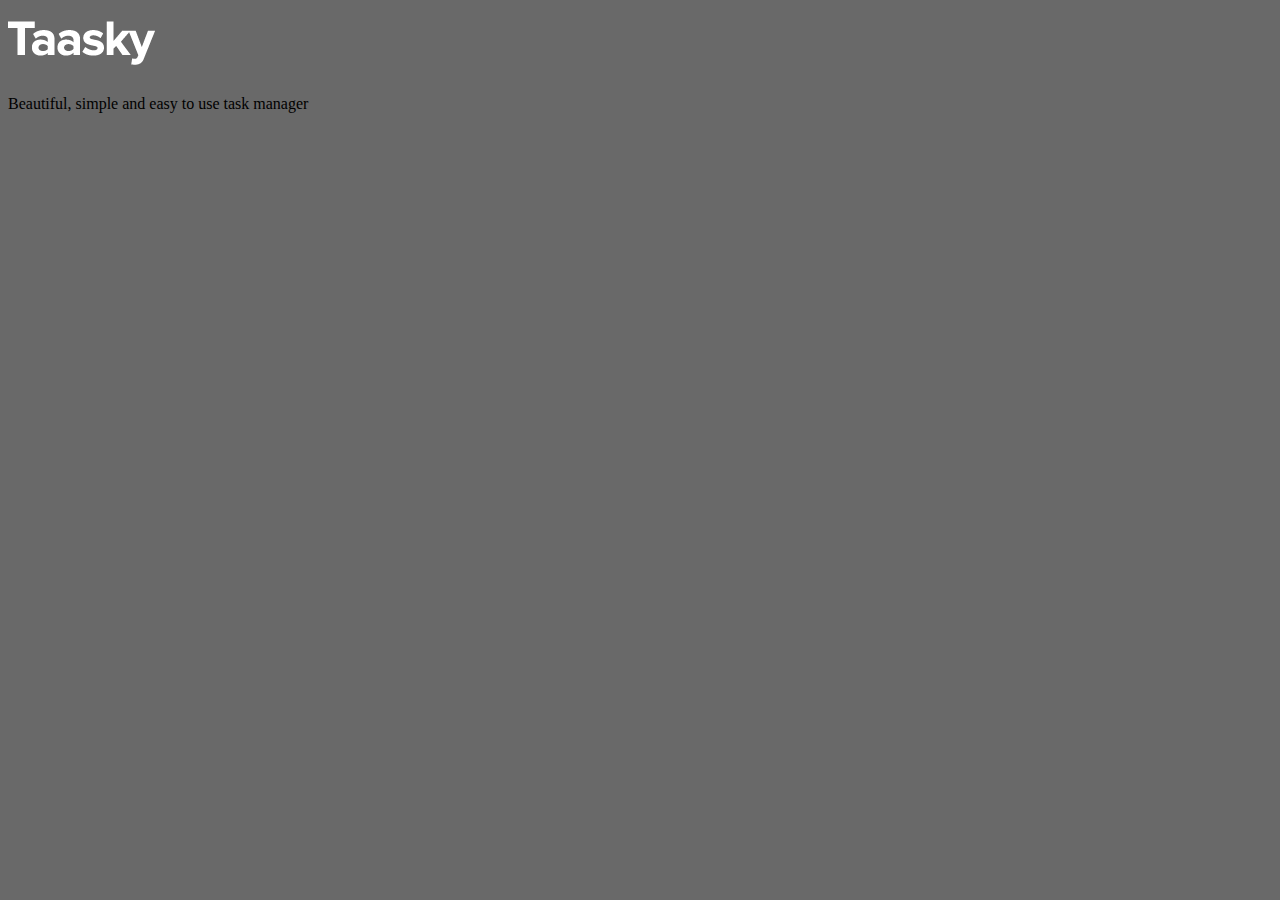
==== unit3/marketingpage/html/index.html @ 6fa1dcf4 "Cleaned up github folder" ====
<!DOCTYPE html>
<html>
<head>
<link rel="stylesheet"  href="style.css" />
</head>
<title>Tasky Homepage </title>
<body> 
	<h1><img src="../assets/logo-taasky.png"></h1>
<p>Beautiful, simple and easy to use task manager</p>
</body>
<a>
</a>
</html>
---- unit3/marketingpage/html/style.css ----
body {
	background:dimgrey;
}
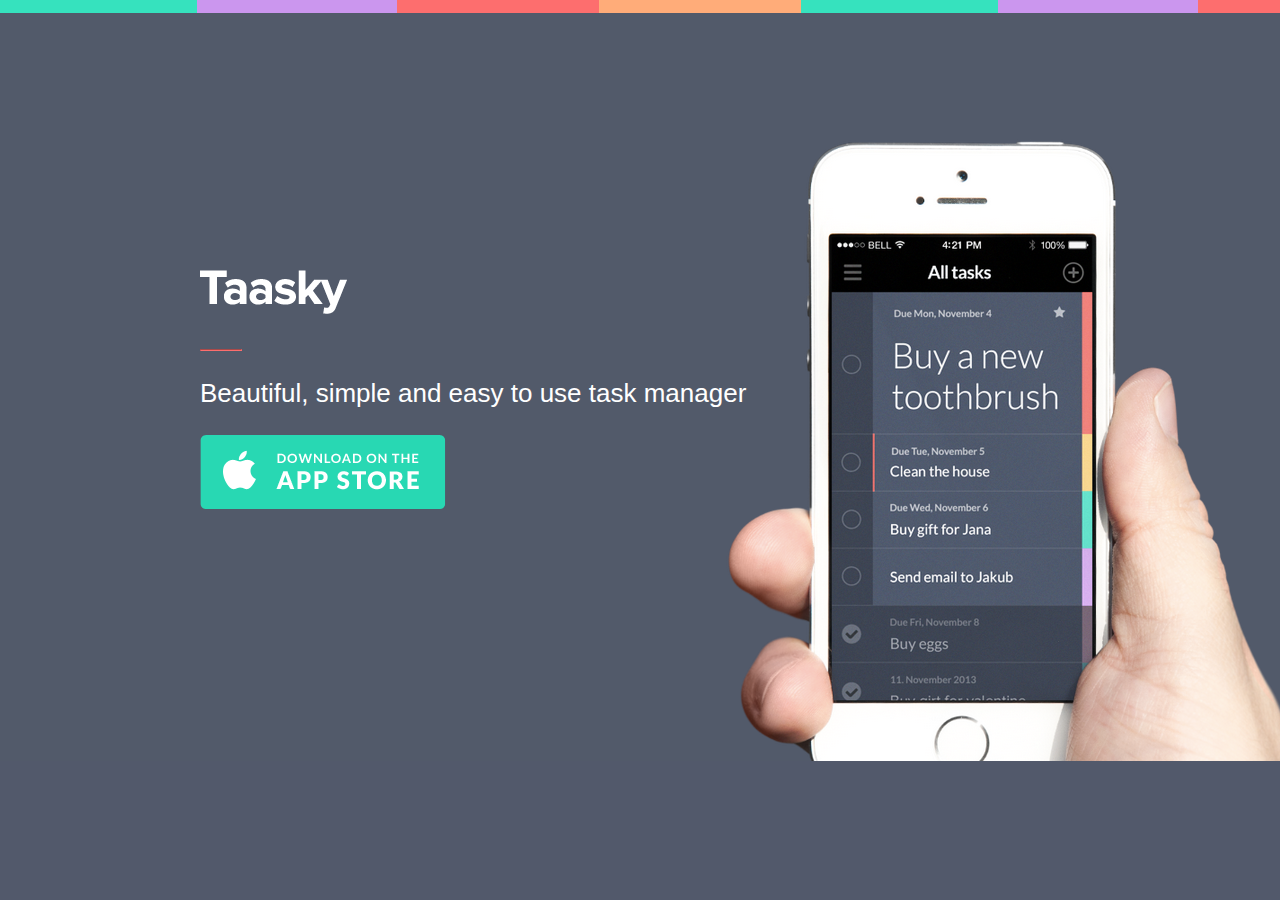
==== commit b8671243: "finishing taasky page" ====
--- a/unit3/marketingpage/html/index.html
+++ b/unit3/marketingpage/html/index.html
@@ -1,13 +1,15 @@
 <!DOCTYPE html>
 <html>
-<head>
-<link rel="stylesheet"  href="style.css" />
+
+	<head>
+		<link rel="stylesheet"  href="style.css" />
 </head>
-<title>Tasky Homepage </title>
+
 <body> 
-	<h1><img src="../assets/logo-taasky.png"></h1>
+	<h1>Tassky</h1>
+	<hr>
 <p>Beautiful, simple and easy to use task manager</p>
+<a href="#">Download on the App Store</a>
 </body>
-<a>
-</a>
+<!-- note to self -->
 </html>--- a/unit3/marketingpage/html/style.css
+++ b/unit3/marketingpage/html/style.css
@@ -1,3 +1,42 @@
 body {
-	background:dimgrey;
-}+	background:url("../assets/stripes.png"), url("../assets/background.jpg"), #52596b;
+	background-repeat: repeat-x, no-repeat;
+	font-size: 26px;
+	font-family: helvetica, arial, sans-serif;
+	color: #fff;
+	margin: 270px 200px;
+	font-weight: 200;
+	line-height: 32px;
+}
+h1 {
+	background:url("../assets/logo-taasky.png");
+	background-repeat: no-repeat;
+	display: block;
+	width:147px;
+	height:44px;
+
+	/* Hide Text */
+	text-indent: 1000em;
+	white-space: nowrap;
+	overflow: hidden;
+}
+
+hr {
+	border-color: #fd6e6e;
+	margin: 0;
+	width: 40px;
+}
+	
+a {
+	background: url("../assets/btn_store.png");
+	background-repeat: no-repeat;
+	display: block;
+	width:246px;
+	height:74px;
+	outline: none;
+
+	/* Hide Text*/
+	text-indent: 1000em;
+	white-space: nowrap;
+	overflow: hidden;
+}	